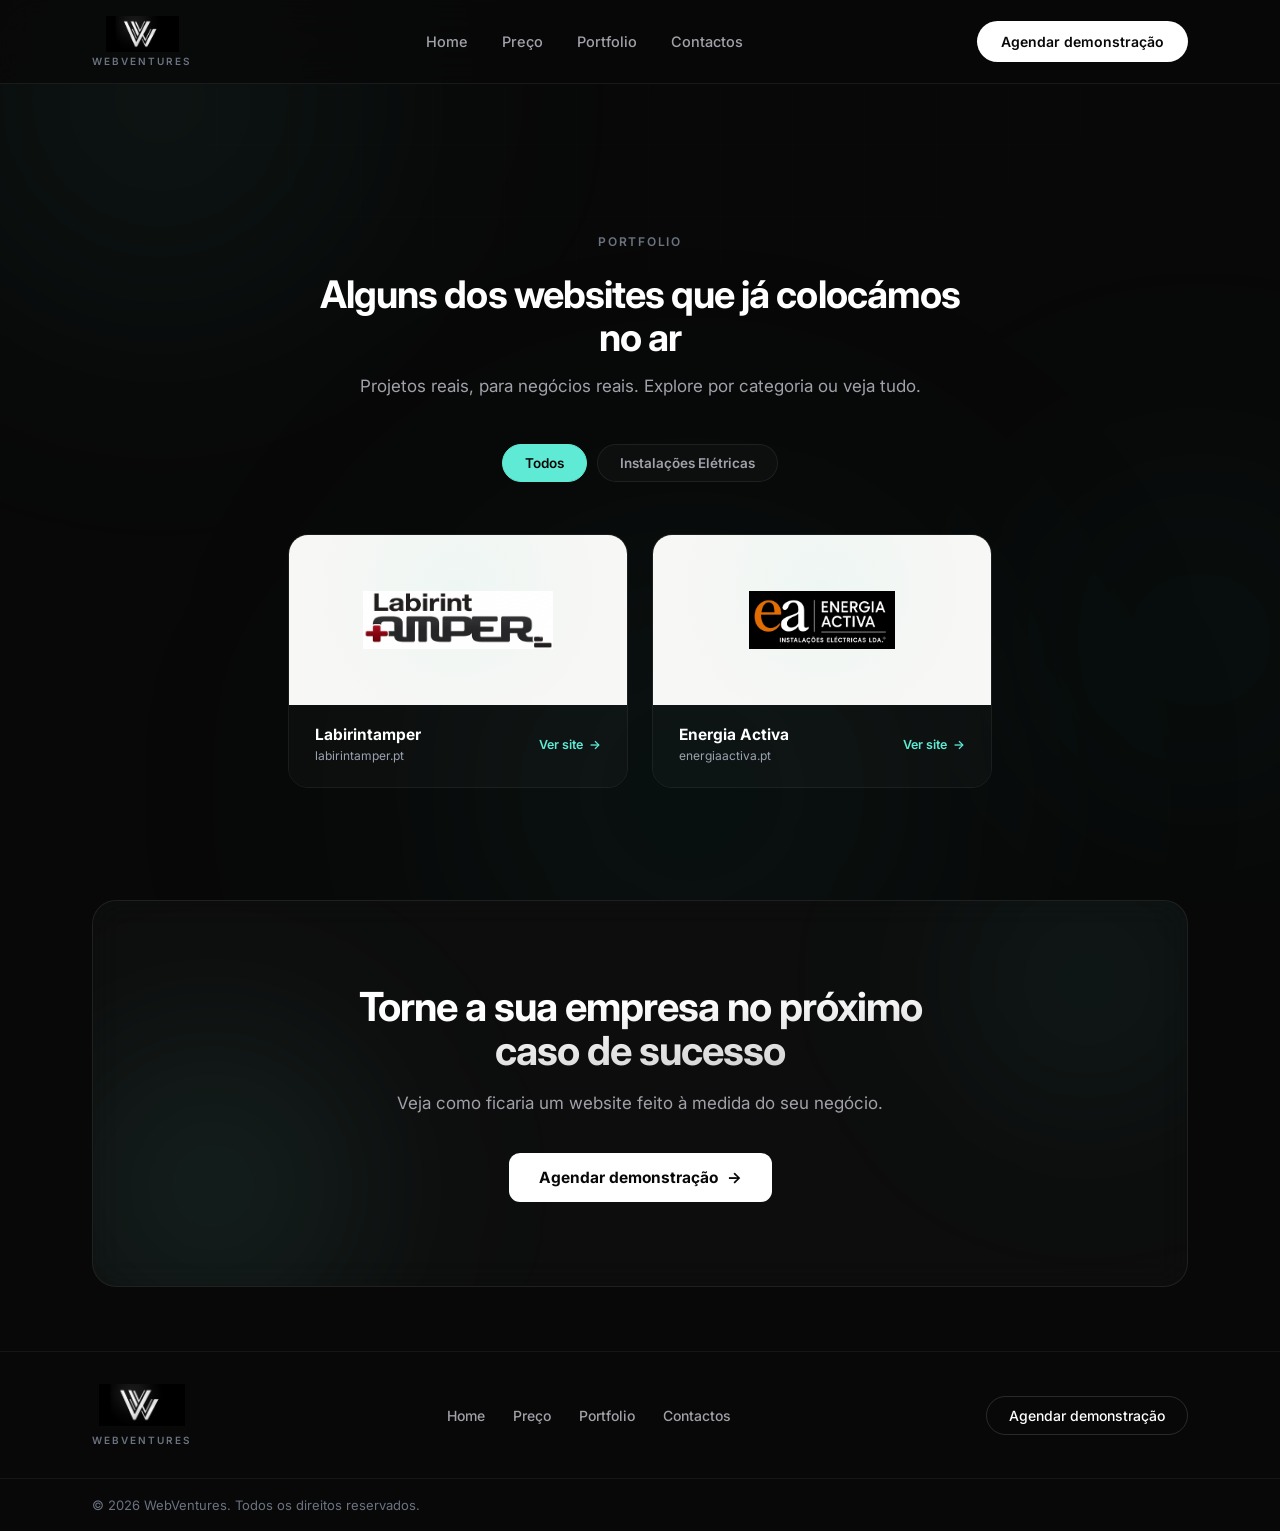
==== portfolio.html @ bab20798 "Primeiro commit" ====
<!DOCTYPE html>
<html lang="pt">
<head>
<meta charset="utf-8">
<meta name="viewport" content="width=device-width, initial-scale=1">
<title>Portfolio – WebVentures</title>
<meta name="description" content="Conheça alguns dos websites que a WebVentures já colocou online, incluindo projetos na área de instalações elétricas.">
<link rel="icon" type="image/png" href="uploads/image-clean.png">
<link rel="preconnect" href="https://fonts.googleapis.com">
<link rel="preconnect" href="https://fonts.gstatic.com" crossorigin>
<link href="https://fonts.googleapis.com/css2?family=Inter:wght@400;500;600;700;800&display=swap" rel="stylesheet">
<link rel="stylesheet" href="styles.css">
</head>
<body>

<!-- Aurora ambient light -->
<div class="aurora">
  <div class="orb orb-1"></div>
  <div class="orb orb-2"></div>
  <div class="orb orb-3"></div>
</div>
<div class="grid-tex"></div>

<div class="wrap">

<!-- ================================================================
     NAVIGATION
     ================================================================ -->
<header>
  <div class="nav-inner">
    <a href="index.html#top" class="nav-brand">
      <img src="uploads/LOGOO_WV.png" alt="WebVentures" class="nav-logo">
      <span class="footer-wordmark">WEBVENTURES</span>
    </a>
    <nav class="nav-links">
      <a href="index.html#top"      class="nav-link">Home</a>
      <a href="precos.html"         class="nav-link">Preço</a>
      <a href="portfolio.html"      class="nav-link">Portfolio</a>
      <a href="index.html#contacto" class="nav-link">Contactos</a>
    </nav>
    <button class="hamburger" id="hamburger" aria-label="Abrir menu" aria-expanded="false">
      <span class="h-line"></span>
      <span class="h-line"></span>
      <span class="h-line"></span>
    </button>
    <a href="index.html#contacto" class="btn-white">Agendar demonstração</a>
  </div>
</header>

<!-- Mobile navigation overlay -->
<div class="mobile-overlay" id="mobileOverlay" aria-hidden="true">
  <nav class="mobile-nav">
    <a href="index.html#top"      class="mobile-link">Home</a>
    <a href="precos.html"         class="mobile-link">Preço</a>
    <a href="portfolio.html"      class="mobile-link">Portfolio</a>
    <a href="index.html#contacto" class="mobile-link">Contactos</a>
  </nav>
  <a href="index.html#contacto" class="btn-hero mobile-cta">Agendar demonstração <span class="arrow">&#8594;</span></a>
</div>


<!-- ================================================================
     PORTFOLIO
     ================================================================ -->
<section class="portfolio-sec">
  <div class="contain">

    <div class="sec-id ctr reveal">Portfolio</div>

    <div class="port-head reveal">
      <h2>Alguns dos websites que já colocámos no ar</h2>
      <p class="sub">Projetos reais, para negócios reais. Explore por categoria ou veja tudo.</p>
    </div>

    <div class="port-filters reveal">
      <button class="port-filter-btn active" data-filter="all">Todos</button>
      <button class="port-filter-btn" data-filter="eletricas">Instalações Elétricas</button>
    </div>

    <div class="port-grid">

      <a class="port-card reveal" data-delay="0" data-category="eletricas"
         href="https://labirintamper.pt/" target="_blank" rel="noopener noreferrer">
        <div class="port-logo-frame">
          <div class="port-logo-plate">
            <img src="uploads/Labirintamper.png" alt="Labirintamper">
          </div>
        </div>
        <div class="port-info">
          <div>
            <div class="port-name">Labirintamper</div>
            <div class="port-domain">labirintamper.pt</div>
          </div>
          <span class="port-visit">Ver site <span class="arrow">&#8594;</span></span>
        </div>
      </a>

      <a class="port-card reveal" data-delay="100" data-category="eletricas"
         href="https://energiaactiva.pt/" target="_blank" rel="noopener noreferrer">
        <div class="port-logo-frame">
          <div class="port-logo-plate">
            <img src="uploads/Energia_Activa.png" alt="Energia Activa">
          </div>
        </div>
        <div class="port-info">
          <div>
            <div class="port-name">Energia Activa</div>
            <div class="port-domain">energiaactiva.pt</div>
          </div>
          <span class="port-visit">Ver site <span class="arrow">&#8594;</span></span>
        </div>
      </a>

    </div>

  </div>
</section>


<!-- ================================================================
     CTA
     ================================================================ -->
<section class="cta-sec">
  <div class="contain">
    <div class="cta-card reveal">
      <div class="cta-glow-l"></div>
      <div class="cta-glow-r"></div>
      <div class="cta-inner">
        <h2>Torne a sua empresa no próximo caso de sucesso</h2>
        <p>Veja como ficaria um website feito à medida do seu negócio.</p>
        <a href="index.html#contacto" class="btn-hero">Agendar demonstração <span class="arrow">&#8594;</span></a>
      </div>
    </div>
  </div>
</section>


<!-- ================================================================
     FOOTER
     ================================================================ -->
<footer class="site-footer">
  <div class="footer-inner">
    <a href="index.html#top" class="footer-brand">
      <img src="uploads/LOGOO_WV.png" alt="WebVentures" class="nav-logo footer-logo">
      <span class="footer-wordmark">WEBVENTURES</span>
    </a>
    <nav class="footer-nav">
      <a href="index.html#top"      class="footer-link">Home</a>
      <a href="precos.html"         class="footer-link">Preço</a>
      <a href="portfolio.html"      class="footer-link">Portfolio</a>
      <a href="index.html#contacto" class="footer-link">Contactos</a>
    </nav>
    <a href="index.html#contacto" class="btn-footer">Agendar demonstração</a>
  </div>
  <div class="footer-copy">
    <div class="footer-copy-inner">© 2026 WebVentures. Todos os direitos reservados.</div>
  </div>
</footer>


</div><!-- /wrap -->

<script src="script.js"></script>
</body>
</html>
---- styles.css ----
/* ============================================================
   VARIABLES
   ============================================================ */
:root {
  --bg:           #080808;
  --surface:      rgba(255,255,255,0.025);
  --surface-2:    rgba(255,255,255,0.045);
  --border:       rgba(255,255,255,0.07);
  --border-2:     rgba(255,255,255,0.13);
  --white:        #FFFFFF;
  --muted:        #A1A1AA;
  --dim:          #6B7280;
  --accent:       #5EEAD4;
  --icon:         #C9A84C;
  --maxw:         1160px;
}

/* ============================================================
   RESET
   ============================================================ */
*,*::before,*::after { box-sizing:border-box; margin:0; padding:0; }
html { scroll-behavior:smooth; }
body {
  font-family:'Inter',system-ui,sans-serif;
  background:var(--bg);
  color:var(--white);
  -webkit-font-smoothing:antialiased;
  overflow-x:hidden;
}
a { text-decoration:none; color:inherit; }

/* ============================================================
   AURORA — fixed ambient glow behind everything
   ============================================================ */
.aurora {
  position:fixed; inset:0; z-index:0;
  pointer-events:none; overflow:hidden;
}
.orb {
  position:absolute; border-radius:50%;
  filter:blur(120px); pointer-events:none;
}
.orb-1 {
  width:680px; height:680px;
  top:-240px; left:-180px;
  background:radial-gradient(circle, rgba(94,234,212,0.09) 0%, transparent 68%);
}
.orb-2 {
  width:560px; height:560px;
  top:360px; right:-200px;
  background:radial-gradient(circle, rgba(45,212,191,0.065) 0%, transparent 68%);
}
.orb-3 {
  width:820px; height:820px;
  bottom:-300px; left:22%;
  background:radial-gradient(circle, rgba(17,70,64,0.22) 0%, transparent 68%);
}

/* Subtle grid overlay */
.grid-tex {
  position:fixed; inset:0; z-index:0; pointer-events:none;
  background-image:
    linear-gradient(rgba(255,255,255,0.013) 1px, transparent 1px),
    linear-gradient(90deg, rgba(255,255,255,0.013) 1px, transparent 1px);
  background-size:72px 72px;
  mask-image:radial-gradient(ellipse 80% 60% at 50% 0%, black, transparent);
  -webkit-mask-image:radial-gradient(ellipse 80% 60% at 50% 0%, black, transparent);
}

/* ============================================================
   LAYOUT
   ============================================================ */
.wrap    { position:relative; z-index:1; }
.contain { max-width:var(--maxw); margin:0 auto; padding:0 32px; }

/* ============================================================
   NAVIGATION
   ============================================================ */
header {
  position:sticky; top:0; z-index:100;
  background:rgba(8,8,8,0.80);
  backdrop-filter:blur(20px); -webkit-backdrop-filter:blur(20px);
  border-bottom:1px solid var(--border);
}
.nav-inner {
  max-width:var(--maxw); margin:0 auto;
  padding:16px 32px;
  display:flex; align-items:center; justify-content:space-between; gap:24px;
}
.nav-logo {
  height:36px; width:auto; flex:none;
}
.nav-brand { display:flex; flex-direction:column; align-items:center; gap:3px; flex:none; }
.nav-links {
  display:flex; align-items:center; gap:34px;
  font-size:14.5px; font-weight:500; color:var(--muted);
}
.nav-link { position:relative; transition:color .2s; }
.nav-link:hover { color:var(--white); }
.nav-link::after {
  content:""; position:absolute; left:0; bottom:-5px;
  height:1px; width:0; background:var(--accent);
  transition:width .25s;
}
.nav-link:hover::after { width:100%; }

/* ============================================================
   BUTTONS
   ============================================================ */
.btn-white {
  display:inline-flex; align-items:center; gap:8px; white-space:nowrap;
  padding:12px 24px; border-radius:999px;
  background:var(--white); color:#080808;
  font-family:inherit; font-weight:600; font-size:14px;
  transition:transform .22s, box-shadow .22s;
  cursor:pointer; border:none;
}
.btn-white:hover {
  transform:scale(1.025);
  box-shadow:0 0 36px rgba(255,255,255,0.18);
}
.btn-hero {
  display:inline-flex; align-items:center; gap:9px;
  padding:15px 30px; border-radius:11px;
  background:var(--white); color:#080808;
  font-family:inherit; font-weight:700; font-size:15.5px;
  transition:transform .22s, box-shadow .22s;
  cursor:pointer; border:none;
}
.btn-hero:hover {
  transform:scale(1.025);
  box-shadow:0 0 40px rgba(255,255,255,0.18);
}
.btn-hero .arrow { display:inline-block; transition:transform .2s; }
.btn-hero:hover .arrow { transform:translateX(4px); }

/* ============================================================
   SECTION IDENTIFIER — plain uppercase text, no pill/badge
   ============================================================ */
.sec-id {
  font-size:12px; font-weight:600;
  letter-spacing:0.14em; text-transform:uppercase;
  color:var(--dim);
  display:flex; align-items:center; gap:12px;
  margin-bottom:24px;
}
.sec-id::after {
  content:"";
  width:32px; height:1px;
  background:rgba(255,255,255,0.14);
  flex:none;
}
/* centered variant — used for FAQ / Contacto */
.sec-id.ctr { justify-content:center; }
.sec-id.ctr::after { display:none; }

/* ============================================================
   HERO
   ============================================================ */
.hero { padding:118px 0 100px; text-align:center; }

.hero-h1 {
  font-size:54px; font-weight:800;
  line-height:1.08; letter-spacing:-0.03em;
  max-width:820px; margin:0 auto;
  background:linear-gradient(175deg, #fff 25%, #c2c2c2 100%);
  -webkit-background-clip:text; background-clip:text;
  -webkit-text-fill-color:transparent;
}
.hero-sub {
  font-size:18.5px; line-height:1.7; color:var(--muted);
  max-width:610px; margin:26px auto 40px;
}

/* ---- Benefit cards ---- */
.benefit-grid {
  display:grid; grid-template-columns:repeat(4,1fr);
  gap:14px; margin-top:68px; text-align:left;
}
.bcard {
  padding:26px 22px 28px;
  border-radius:18px;
  background:var(--surface);
  border:1px solid var(--border);
  backdrop-filter:blur(14px); -webkit-backdrop-filter:blur(14px);
  transition:border-color .3s cubic-bezier(.2,.7,.2,1),
             background   .3s cubic-bezier(.2,.7,.2,1),
             transform    .32s cubic-bezier(.2,.7,.2,1);
}
.bcard:hover {
  border-color:var(--border-2);
  background:var(--surface-2);
  transform:translateY(-4px);
}
.bcard-step {
  display:flex; align-items:center; gap:10px;
  font-size:11.5px; font-weight:600; color:var(--dim);
  letter-spacing:0.05em; margin-bottom:22px;
}
.bcard-step::after {
  content:""; flex:1; height:1px;
  background:rgba(255,255,255,0.1);
}
.bcard-metric {
  display:flex; align-items:baseline;
  flex-wrap:wrap; gap:7px; margin-bottom:12px;
}
.bcard-num {
  font-size:38px; font-weight:800;
  color:var(--accent); letter-spacing:-0.045em; line-height:1;
}
.bcard-num.word { font-size:24px; letter-spacing:-0.02em; }
.bcard-unit {
  font-size:12px; color:var(--muted); font-weight:500;
  line-height:1.45; max-width:90px;
}
.bcard-title {
  font-size:14.5px; font-weight:700;
  color:var(--white); line-height:1.4; margin-bottom:9px;
}
.bcard-desc { font-size:13px; color:var(--muted); line-height:1.65; }

/* ============================================================
   PROBLEMA
   ============================================================ */
.problema { padding:112px 0 110px; }

.prob-head { max-width:700px; margin-bottom:56px; }
.prob-head h2 {
  font-size:38px; font-weight:700;
  line-height:1.13; letter-spacing:-0.025em; margin-bottom:14px;
}
.prob-head .sub { font-size:17px; color:var(--muted); line-height:1.6; }

.prob-grid {
  display:grid; grid-template-columns:1fr 1fr;
  gap:14px;
}
.pcard {
  padding:30px 28px; border-radius:18px;
  background:var(--surface); border:1px solid var(--border);
  backdrop-filter:blur(14px); -webkit-backdrop-filter:blur(14px);
  transition:border-color .28s, background .28s, transform .3s cubic-bezier(.2,.7,.2,1);
}
.pcard:hover {
  border-color:rgba(255,255,255,0.11);
  background:var(--surface-2); transform:translateY(-2px);
}
.pcard-icon {
  width:42px; height:42px; border-radius:10px;
  background:rgba(255,255,255,0.03); border:1px solid rgba(255,255,255,0.06);
  display:flex; align-items:center; justify-content:center;
  margin-bottom:20px; flex-shrink:0;
}
.pcard h3 { font-size:16px; font-weight:700; color:var(--white); margin-bottom:10px; line-height:1.35; }
.pcard p  { font-size:14px; color:var(--muted); line-height:1.7; }

/* Stats funnel — vertical stacked layout */
.stats-row {
  display:flex; flex-direction:column;
  align-items:stretch; gap:0;
  margin-bottom:56px;
}
.stat-card {
  flex:none; width:100%;
  padding:48px 56px; border-radius:18px;
  background:var(--surface); border:1px solid var(--border);
  backdrop-filter:blur(14px); -webkit-backdrop-filter:blur(14px);
}
.stats-row .stat-card:last-child {
  margin-left:48px; margin-right:48px; width:auto;
}
.stat-eyebrow {
  font-size:11px; font-weight:600;
  letter-spacing:0.14em; text-transform:uppercase;
  color:var(--accent); margin-bottom:12px;
}
.stat-num {
  font-size:60px; font-weight:800;
  letter-spacing:-0.04em; line-height:1;
  color:var(--white); margin-bottom:14px;
}
.stat-desc { font-size:15px; color:var(--muted); line-height:1.6; }
.stat-arrow {
  display:flex; flex-direction:column;
  align-items:center; gap:8px;
  flex:none; width:auto; padding:4px 0;
}
.stat-arrow-line {
  width:1px; height:40px;
  background:linear-gradient(to bottom, transparent, rgba(255,255,255,0.15), transparent);
}
.stat-arrow-icon { display:flex; align-items:center; justify-content:center; }
.stat-arrow-label {
  font-size:10px; font-weight:600;
  letter-spacing:0.1em; text-transform:uppercase; color:var(--dim);
  writing-mode:horizontal-tb; text-orientation:mixed;
}

/* ============================================================
   O QUE FAZEMOS + PROCESSO
   ============================================================ */
.fazemos { padding:112px 0 96px; }
.fazemos-head { text-align:center; max-width:700px; margin:0 auto 60px; }
.fazemos-head h2 {
  font-size:38px; font-weight:700;
  line-height:1.13; letter-spacing:-0.025em; margin-bottom:14px;
}
.fazemos-head .sub { font-size:17px; color:var(--muted); line-height:1.6; }

.svc-grid {
  display:grid; grid-template-columns:repeat(3,1fr);
  gap:14px; margin-bottom:72px;
}
.scard {
  padding:32px 28px; border-radius:18px;
  background:var(--surface); border:1px solid var(--border);
  backdrop-filter:blur(14px); -webkit-backdrop-filter:blur(14px);
  transition:border-color .3s, background .3s, transform .32s cubic-bezier(.2,.7,.2,1);
}
.scard:hover { border-color:rgba(94,234,212,0.18); background:var(--surface-2); transform:translateY(-3px); }
.scard-icon {
  width:42px; height:42px; border-radius:10px;
  background:rgba(94,234,212,0.06); border:1px solid rgba(94,234,212,0.12);
  display:flex; align-items:center; justify-content:center; margin-bottom:22px;
}
.scard h3 { font-size:16px; font-weight:700; color:var(--white); margin-bottom:10px; line-height:1.35; }
.scard p  { font-size:14px; color:var(--muted); line-height:1.7; }

.proc-label { font-size:15px; font-weight:600; color:var(--muted); margin-bottom:28px; }
.proc-wrap  { position:relative; }
.proc-track {
  position:absolute; top:135px; left:27px; right:27px; height:1px;
  background:linear-gradient(90deg,
    transparent, rgba(94,234,212,0.18) 12%,
    rgba(94,234,212,0.28) 50%, rgba(94,234,212,0.18) 88%, transparent);
  pointer-events:none; z-index:0;
}
.proc-grid {
  display:grid; grid-template-columns:repeat(4,1fr);
  gap:14px; position:relative; z-index:1;
}
.step-card {
  padding:28px 22px 30px; border-radius:18px;
  background:var(--surface); border:1px solid var(--border);
  backdrop-filter:blur(14px); -webkit-backdrop-filter:blur(14px);
  transition:border-color .3s, background .3s, transform .32s cubic-bezier(.2,.7,.2,1);
}
.step-card:hover { border-color:rgba(94,234,212,0.18); background:var(--surface-2); transform:translateY(-4px); }
.step-ind { display:flex; align-items:center; gap:10px; margin-bottom:22px; }
.step-dot {
  width:10px; height:10px; border-radius:50%; flex:none;
  background:var(--accent); box-shadow:0 0 12px rgba(94,234,212,0.5);
}
.step-n { font-size:11px; font-weight:600; letter-spacing:0.08em; color:var(--accent); }
.step-card h3 { font-size:15px; font-weight:700; color:var(--white); margin-bottom:10px; line-height:1.35; }
.step-card p  { font-size:13px; color:var(--muted); line-height:1.65; }

/* ============================================================
   EQUIPA
   ============================================================ */
.equipa { padding:112px 0 110px; }
.equipa-head { max-width:580px; margin-bottom:56px; }
.equipa-head h2 { font-size:38px; font-weight:700; line-height:1.13; letter-spacing:-0.025em; }

.team-grid { display:grid; grid-template-columns:repeat(3,1fr); gap:16px; }
.tcard {
  border-radius:18px; overflow:hidden;
  background:var(--surface); border:1px solid var(--border);
  border-left:2px solid rgba(94,234,212,0.28);
  transition:border-color .3s, border-left-color .3s,
             transform .32s cubic-bezier(.2,.7,.2,1), box-shadow .32s;
}
.tcard:hover {
  border-color:rgba(255,255,255,0.1); border-left-color:rgba(94,234,212,0.65);
  transform:translateY(-4px);
  box-shadow:0 20px 60px rgba(0,0,0,0.4), 0 0 40px rgba(94,234,212,0.05);
}
.tcard-top { display:flex; align-items:center; justify-content:space-between; padding:16px 18px 0; }
.tcard-ctr { font-size:11px; font-weight:500; letter-spacing:0.04em; color:var(--dim); font-variant-numeric:tabular-nums; }
.tcard-live { display:inline-flex; align-items:center; gap:6px; font-size:11px; font-weight:600; letter-spacing:0.1em; color:var(--accent); }
.live-dot {
  width:6px; height:6px; border-radius:50%;
  background:#4ade80; box-shadow:0 0 8px rgba(74,222,128,0.65);
  animation:pulse-dot 2.2s ease-in-out infinite;
}
@keyframes pulse-dot {
  0%,100% { box-shadow:0 0 8px  rgba(74,222,128,0.65); }
  50%     { box-shadow:0 0 16px rgba(74,222,128,0.9); }
}
.tcard-photo {
  width:100%; height:300px; margin:16px 0 0;
  background:linear-gradient(160deg, #181828 0%, #0f0f18 55%, #08080e 100%);
  position:relative; overflow:hidden;
}
.tcard-photo img {
  width:100%; height:100%; display:block;
  object-fit:cover; object-position:top center;
  filter:saturate(0.8) brightness(0.85);
  transition:filter 0.4s ease, transform 0.4s ease;
  position:relative; z-index:0;
}
.tcard:hover .tcard-photo img {
  filter:saturate(0.9) brightness(0.95);
}
.tcard-photo::before {
  content:""; position:absolute;
  top:-60px; left:50%; transform:translateX(-50%);
  width:280px; height:280px; border-radius:50%;
  background:radial-gradient(circle, rgba(94,234,212,0.07) 0%, transparent 68%);
  pointer-events:none;
}
.tcard-photo::after {
  content:""; position:absolute;
  bottom:0; left:0; right:0; height:100px;
  background:linear-gradient(to bottom, transparent, rgba(8,8,14,0.88));
  z-index:1;
}
.tcard-info  { padding:22px 20px 28px; }
.tcard-role  { font-size:10.5px; font-weight:600; letter-spacing:0.16em; text-transform:uppercase; color:var(--accent); margin-bottom:8px; }
.tcard-name  { font-size:26px; font-weight:600; color:var(--white); line-height:1.15; letter-spacing:-0.015em; }

/* ============================================================
   CTA
   ============================================================ */
.cta-sec { padding:72px 0 0; }
.pricing + .cta-sec { padding-top:32px; }
.cta-sec:has(+ .site-footer) { padding-bottom:64px; }
.cta-card {
  position:relative; overflow:hidden;
  padding:84px 56px; border-radius:24px; text-align:center;
  background:rgba(255,255,255,0.025); border:1px solid rgba(255,255,255,0.08);
  backdrop-filter:blur(16px); -webkit-backdrop-filter:blur(16px);
}
.cta-glow-l {
  position:absolute; left:-120px; bottom:-140px;
  width:480px; height:480px; border-radius:50%; filter:blur(90px); pointer-events:none;
  background:radial-gradient(circle, rgba(94,234,212,0.13) 0%, transparent 68%);
}
.cta-glow-r {
  position:absolute; right:-100px; top:-120px;
  width:400px; height:400px; border-radius:50%; filter:blur(90px); pointer-events:none;
  background:radial-gradient(circle, rgba(45,212,191,0.1) 0%, transparent 68%);
}
.cta-inner { position:relative; max-width:620px; margin:0 auto; }
.cta-inner h2 {
  font-size:40px; font-weight:700;
  line-height:1.1; letter-spacing:-0.025em; margin-bottom:16px;
  background:linear-gradient(175deg, #fff 30%, #c8c8c8 100%);
  -webkit-background-clip:text; background-clip:text; -webkit-text-fill-color:transparent;
}
.cta-inner p { font-size:17px; color:var(--muted); line-height:1.65; margin-bottom:36px; }

/* ============================================================
   FORMULÁRIO
   ============================================================ */
.form-sec { padding:96px 0 56px; }
.form-head { text-align:center; max-width:600px; margin:0 auto 48px; }
.form-head h2 { font-size:38px; font-weight:700; line-height:1.13; letter-spacing:-0.025em; margin-bottom:14px; }
.form-head p  { font-size:17px; color:var(--muted); line-height:1.6; }

.form-card {
  max-width:600px; margin:0 auto;
  padding:40px 40px 44px; border-radius:20px;
  background:var(--surface); border:1px solid var(--border);
  backdrop-filter:blur(16px); -webkit-backdrop-filter:blur(16px);
}
.form-row   { display:grid; grid-template-columns:1fr 1fr; gap:16px; }
.form-field { margin-bottom:20px; }
.form-label {
  display:block; font-size:13px; font-weight:500;
  color:var(--muted); margin-bottom:8px;
}
.req { color:var(--accent); font-size:11px; margin-left:2px; }
.form-input {
  width:100%; display:block;
  background:rgba(255,255,255,0.04);
  border:1px solid rgba(255,255,255,0.08);
  border-radius:10px; padding:14px 18px;
  color:var(--white); font-family:'Inter',sans-serif; font-size:15px;
  transition:border-color .2s, box-shadow .2s;
  outline:none; appearance:none;
}
.form-input::placeholder { color:var(--dim); }
.form-input:focus {
  border-color:rgba(255,255,255,0.18);
  box-shadow:0 0 0 3px rgba(255,255,255,0.04);
}
.form-textarea { resize:vertical; min-height:120px; line-height:1.6; }
.btn-submit {
  width:100%; padding:16px; border-radius:11px; margin-top:8px;
  background:var(--white); color:#080808;
  font-family:'Inter',sans-serif; font-weight:700; font-size:15px;
  cursor:pointer; border:none;
  transition:transform .22s, box-shadow .22s;
}
.btn-submit:hover { transform:scale(1.015); box-shadow:0 0 36px rgba(255,255,255,0.18); }

/* ============================================================
   FAQ
   ============================================================ */
.faq-sec { padding:40px 0 104px; }
.faq-head { text-align:center; max-width:780px; margin:0 auto 48px; }
.faq-head h2 { font-size:38px; font-weight:700; line-height:1.13; letter-spacing:-0.025em; }

.faq-list {
  max-width:780px; margin:0 auto;
  display:flex; flex-direction:column; gap:8px;
}
.faq-item {
  border-radius:14px;
  background:var(--surface); border:1px solid var(--border);
  backdrop-filter:blur(14px); overflow:hidden;
  transition:border-color .25s;
}
.faq-item.open { border-color:rgba(255,255,255,0.1); }
.faq-btn {
  display:flex; align-items:center; justify-content:space-between;
  width:100%; padding:22px 26px; gap:16px;
  background:transparent; border:none; cursor:pointer;
  font-family:'Inter',sans-serif; text-align:left;
  transition:background .15s;
}
.faq-btn:hover { background:rgba(255,255,255,0.02); }
.faq-q { font-size:15.5px; font-weight:700; color:var(--white); line-height:1.35; }
.faq-icon {
  flex:none; font-size:22px; color:var(--dim); font-weight:300; line-height:1;
  transition:transform .3s cubic-bezier(.2,.7,.2,1), color .2s;
  user-select:none;
}
.faq-item.open .faq-icon { transform:rotate(45deg); color:var(--accent); }
.faq-body {
  display:grid; grid-template-rows:0fr; opacity:0;
  transition:grid-template-rows .45s cubic-bezier(.4,0,.2,1), opacity .4s ease;
}
.faq-item.open .faq-body { grid-template-rows:1fr; opacity:1; }
.faq-body-inner { min-height:0; overflow:hidden; padding:0 26px 22px; }
.faq-body-inner p { font-size:15px; color:var(--muted); line-height:1.7; }

/* ============================================================
   FOOTER
   ============================================================ */
.site-footer { border-top:1px solid rgba(255,255,255,0.06); }
.footer-inner {
  max-width:var(--maxw); margin:0 auto;
  padding:32px 32px;
  display:flex; align-items:center; justify-content:space-between; gap:24px; flex-wrap:wrap;
}
.footer-nav { display:flex; align-items:center; gap:28px; font-size:14px; font-weight:500; color:var(--muted); }
.footer-link { transition:color .2s; }
.footer-link:hover { color:var(--white); }
.btn-footer {
  display:inline-flex; align-items:center; white-space:nowrap;
  padding:10px 22px; border-radius:999px;
  border:1px solid rgba(255,255,255,0.14);
  color:var(--white); font-size:14px; font-weight:500;
  transition:background .2s, border-color .2s;
}
.btn-footer:hover { background:rgba(255,255,255,0.06); border-color:rgba(255,255,255,0.26); }
.footer-copy { border-top:1px solid rgba(255,255,255,0.06); }
.footer-copy-inner {
  max-width:var(--maxw); margin:0 auto;
  padding:18px 32px; font-size:13px; color:var(--dim);
}
.footer-brand { display:flex; flex-direction:column; align-items:center; gap:8px; }
.footer-wordmark {
  font-size:10px; font-weight:600;
  letter-spacing:0.2em; text-transform:uppercase; color:var(--dim);
}

/* ============================================================
   MOBILE RESPONSIVE
   ============================================================ */
@media (max-width:768px) {
  .nav-links { display:none; }
  .nav-inner { padding:14px 20px; }
  .hero { padding:80px 0 64px; }
  .hero-h1 { font-size:36px; }
  .hero-sub { font-size:16.5px; }
  .benefit-grid { grid-template-columns:1fr 1fr; gap:12px; margin-top:48px; }
  .problema, .fazemos, .equipa, .form-sec, .faq-sec { padding:72px 0; }
  .form-sec { padding-bottom:40px; }
  .faq-sec { padding-top:32px; }
  .cta-sec { padding:56px 0 0; }
  .pricing + .cta-sec { padding-top:24px; }
  .cta-sec:has(+ .site-footer) { padding-bottom:40px; }
  .contain { padding:0 20px; }
  .prob-head h2, .fazemos-head h2, .equipa-head h2,
  .faq-head h2, .form-head h2, .cta-inner h2 { font-size:30px; }
  .prob-grid { grid-template-columns:1fr; }
  /* Stats — remove desktop indent on mobile */
  .stats-row .stat-card:last-child { margin-left:0; margin-right:0; width:100%; }
  .stat-card { padding:28px 28px; }
  .stat-num  { font-size:48px; }
  .stat-arrow { flex-direction:column; width:auto; }
  .stat-arrow-line {
    width:1px; height:30px;
    background:linear-gradient(to bottom, transparent, rgba(255,255,255,0.15), transparent);
  }
  .svc-grid { grid-template-columns:1fr; }
  .proc-grid  { grid-template-columns:1fr 1fr; }
  .proc-track { display:none; }
  .team-grid { grid-template-columns:1fr; }
  .tcard-photo { height:260px; }
  .cta-card { padding:52px 28px; border-radius:18px; }
  .form-card { padding:28px 22px 32px; }
  .form-row  { grid-template-columns:1fr; gap:0; }
  .faq-q { font-size:15px; }
  .footer-inner { flex-direction:column; align-items:flex-start; gap:20px; padding:28px 20px; }
  .footer-nav   { flex-wrap:wrap; gap:14px; }
  .footer-copy-inner { padding:16px 20px; }
}
@media (max-width:480px) {
  .benefit-grid { grid-template-columns:1fr; }
  .proc-grid    { grid-template-columns:1fr; }
  .hero-h1      { font-size:30px; }
  .bcard-num    { font-size:32px; }
}

/* ============================================================
   ENHANCEMENT 1A — HERO FOCAL GLOW
   ============================================================ */

/* Create stacking context so z-index:-1 stays within hero bounds */
.hero { position:relative; isolation:isolate; }

.hero-glow {
  position:absolute;
  top:50px; left:50%;
  transform:translateX(-50%);
  width:600px; height:600px;
  border-radius:50%;
  background:radial-gradient(circle, rgba(94,234,212,1) 0%, transparent 65%);
  filter:blur(100px);
  pointer-events:none;
  z-index:-1;
  animation:hero-glow-pulse 4s ease-in-out infinite;
}
@keyframes hero-glow-pulse {
  0%,100% { opacity:0.06; }
  50%     { opacity:0.12; }
}

/* ============================================================
   HERO GEOMETRIC BACKGROUND (Fix 2)
   ============================================================ */
.hero-geo {
  position:absolute; inset:0;
  overflow:hidden; pointer-events:none; z-index:-1;
}
.hgeo-circle {
  position:absolute; border-radius:50%;
}
.hgeo-c1 {
  width:500px; height:500px;
  top:50%; right:-60px;
  transform:translateY(-50%);
  border:1px solid rgba(255,255,255,0.04);
}
.hgeo-c2 {
  width:260px; height:260px;
  top:8%; right:200px;
  border:1px solid rgba(255,255,255,0.03);
}
.hgeo-c3 {
  width:130px; height:130px;
  top:62%; right:340px;
  border:1px solid rgba(255,255,255,0.025);
}
.hgeo-line {
  position:absolute; width:180%; height:1px;
  left:-40%; background:rgba(255,255,255,0.03);
  transform-origin:left center;
}
.hgeo-l1 { top:28%; transform:rotate(18deg); }
.hgeo-l2 { top:54%; transform:rotate(22deg); }
.hgeo-l3 { top:72%; transform:rotate(15deg); }
.hgeo-dots {
  position:absolute; top:0; right:0;
  width:320px; height:320px;
  background-image:radial-gradient(circle, rgba(255,255,255,0.03) 1.5px, transparent 1.5px);
  background-size:60px 60px;
}
@media (max-width:768px) {
  .hero-geo { display:none; }
}

/* ============================================================
   ENHANCEMENT 1B — HERO STAGGERED ENTRANCE (pure CSS)
   ============================================================ */
@keyframes fade-up {
  from { opacity:0; transform:translateY(30px); }
  to   { opacity:1; transform:translateY(0); }
}

.hero-h1  { animation:fade-up 0.7s ease-out 0s    both; }
.hero-sub { animation:fade-up 0.7s ease-out 0.15s both; }

/* hero CTA button: entrance then idle pulse */
.hero .contain > a.btn-hero {
  animation:fade-up 0.7s ease-out 0.3s both,
            btn-idle-pulse 3s ease-in-out 1.2s infinite;
}
.hero .contain > a.btn-hero:hover { animation:none; }

/* benefit cards stagger */
.hero .bcard:nth-child(1) { animation:fade-up 0.7s ease-out 0.5s both; }
.hero .bcard:nth-child(2) { animation:fade-up 0.7s ease-out 0.6s both; }
.hero .bcard:nth-child(3) { animation:fade-up 0.7s ease-out 0.7s both; }
.hero .bcard:nth-child(4) { animation:fade-up 0.7s ease-out 0.8s both; }

/* ============================================================
   ENHANCEMENT 1C — BTN-HERO IDLE PULSE
   ============================================================ */
@keyframes btn-idle-pulse {
  0%,100% { box-shadow:0 0 20px rgba(255,255,255,0.08); }
  50%     { box-shadow:0 0 35px rgba(255,255,255,0.18); }
}
/* all .btn-hero instances get the idle pulse */
.btn-hero       { animation:btn-idle-pulse 3s ease-in-out infinite; }
/* hover kills the animation; existing hover styles handle box-shadow + scale */
.btn-hero:hover { animation:none; }

/* ============================================================
   ENHANCEMENT 2 — SCROLL-TRIGGERED REVEAL
   ============================================================ */

/* Initial hidden state applied via JS-targeted class */
.reveal {
  opacity:0;
  transform:translateY(24px);
}

/* Triggered by IntersectionObserver — animation avoids overriding
   existing card hover transitions (border-color, background, etc.) */
@keyframes scroll-reveal {
  to { opacity:1; transform:translateY(0); }
}
.revealed {
  animation:scroll-reveal 0.6s ease forwards;
}

@media (prefers-reduced-motion: reduce) {
  .reveal { opacity:1; transform:none; }
  .revealed { animation:none; }
}

/* ============================================================
   ENHANCEMENT 3: STATISTICS COUNTER + VISUAL DRAMA
   ============================================================ */

/* stat number — gradient text, larger size, subtle glow */
.stat-num {
  font-size:72px;
  background:linear-gradient(175deg, #FFFFFF 30%, #5EEAD4 100%);
  -webkit-background-clip:text;
  background-clip:text;
  -webkit-text-fill-color:transparent;
  color:transparent;
  filter:drop-shadow(0 0 20px rgba(94,234,212,0.12));
}
@media (max-width:768px) {
  .stat-num { font-size:48px; }
}

/* Arrow icon pulse */
@keyframes arrow-pulse {
  0%,100% { opacity:0.4; }
  50%     { opacity:0.8; }
}
/* Rotate arrow to point downward for vertical layout */
.stat-arrow-icon svg {
  transform:rotate(90deg);
  animation:arrow-pulse 2.5s ease-in-out infinite;
}

/* ============================================================
   ENHANCEMENT 4: PROCESS TIMELINE ANIMATION
   ============================================================ */

/* track starts hidden and draws left → right when section enters viewport */
.proc-track { transform-origin:left center; transform:scaleX(0); }
@keyframes track-draw {
  from { transform:scaleX(0); }
  to   { transform:scaleX(1); }
}
.proc-track.drawn { animation:track-draw 1.2s ease-out forwards; }

/* step dots start unlit, pop in sequentially via JS class */
.step-dot { box-shadow:none; }
@keyframes dot-pop {
  0%   { transform:scale(1);   box-shadow:none; }
  50%  { transform:scale(1.3); box-shadow:0 0 18px rgba(94,234,212,0.7); }
  100% { transform:scale(1);   box-shadow:0 0 12px rgba(94,234,212,0.5); }
}
.step-dot.lit { animation:dot-pop 0.3s ease-out forwards; }

/* ============================================================
   ENHANCEMENT 5: DIFFERENTIATE PROBLEMA vs O QUE FAZEMOS
   ============================================================ */

/* horizontal icon-left layout for service cards */
.svc-grid { grid-template-columns:1fr; max-width:700px; }
.scard {
  display:grid;
  grid-template-columns:48px 1fr;
  grid-template-rows:auto auto;
  column-gap:20px;
  align-items:start;
  padding:24px 28px;
}
.scard-icon {
  grid-row:1 / 3; grid-column:1;
  width:48px; height:48px;
  margin-bottom:0; align-self:center;
}
.scard h3 { grid-row:1; grid-column:2; }
.scard p  { grid-row:2; grid-column:2; }

/* decorative divider at top of O que fazemos content */
.fazemos .contain::before {
  content:"";
  display:block;
  width:200px; height:1px;
  margin:0 auto 40px;
  background:linear-gradient(90deg, transparent, rgba(94,234,212,0.2), transparent);
}

/* scard hover — teal tint instead of generic surface-2 */
.scard:hover { background:rgba(94,234,212,0.04); }

/* ============================================================
   FIX 5: SERVICE BENTO GRID
   Overrides Enhancement 5's horizontal-row layout
   ============================================================ */
.svc-grid { grid-template-columns:1fr 1fr; max-width:none; }
.scard {
  display:block; padding:32px 28px;
  position:relative; overflow:hidden;
}
.scard-icon {
  grid-row:unset; grid-column:unset;
  width:42px; height:42px; align-self:auto; margin-bottom:20px;
}
.scard h3 { grid-row:unset; grid-column:unset; font-size:16px; }
.scard p  { grid-row:unset; grid-column:unset; }

/* Hero card: full width + larger title + brighter hover border */
.scard-hero { grid-column:1 / -1; }
.scard-hero h3 { font-size:20px; line-height:1.3; margin-bottom:12px; }
.scard-hero:hover { border-color:rgba(94,234,212,0.25); }

/* Decorative corner glow on every scard */
.scard::after {
  content:""; position:absolute;
  bottom:-28px; right:-28px;
  width:110px; height:110px; border-radius:50%;
  background:radial-gradient(circle, rgba(94,234,212,0.055) 0%, transparent 70%);
  pointer-events:none;
}
@media (max-width:768px) {
  .svc-grid { grid-template-columns:1fr; }
  .scard-hero { grid-column:auto; }
  .scard-hero h3 { font-size:17px; }
}

/* ============================================================
   FIX 6: PROCESS STEP ILLUSTRATIONS
   ============================================================ */
.step-card {
  min-height:280px;
  background:linear-gradient(170deg, var(--surface) 0%, rgba(94,234,212,0.018) 100%);
}
.step-visual {
  display:flex; justify-content:center; align-items:center;
  height:80px; margin-bottom:22px;
}

/* ============================================================
   ENHANCEMENT 6: MOBILE HAMBURGER MENU
   ============================================================ */

.hamburger {
  display:none;
  flex-direction:column; justify-content:center; gap:5px;
  padding:6px; background:transparent; border:none;
  cursor:pointer; flex:none;
}
.h-line {
  display:block; width:22px; height:2px;
  background:var(--white); border-radius:2px;
  transition:transform 0.3s ease, opacity 0.3s ease;
  transform-origin:center;
}
.hamburger.open .h-line:nth-child(1) { transform:translateY(7px) rotate(45deg); }
.hamburger.open .h-line:nth-child(2) { opacity:0; transform:scaleX(0); }
.hamburger.open .h-line:nth-child(3) { transform:translateY(-7px) rotate(-45deg); }

.mobile-overlay {
  display:none;
  position:fixed; inset:0; z-index:200;
  background:rgba(8,8,8,0.97);
  backdrop-filter:blur(20px); -webkit-backdrop-filter:blur(20px);
  flex-direction:column; align-items:center; justify-content:center;
  transform:translateY(-100%);
  transition:transform 0.35s ease-out;
}
.mobile-overlay.open { transform:translateY(0); }
.mobile-nav {
  display:flex; flex-direction:column;
  align-items:center; width:100%;
}
.mobile-link {
  display:block; width:100%; text-align:center;
  padding:16px 0;
  font-size:24px; font-weight:600; color:var(--white);
  border-bottom:1px solid rgba(255,255,255,0.06);
  transition:color 0.2s;
}
.mobile-link:hover { color:var(--accent); }
.mobile-cta {
  display:flex; justify-content:center;
  margin-top:32px; width:100%; max-width:300px;
}

@media (max-width:768px) {
  .hamburger { display:flex; }
  .mobile-overlay { display:flex; }
  .nav-inner .btn-white { display:none; }
}

/* ============================================================
   ENHANCEMENT 7: FORM TRUST INDICATORS
   ============================================================ */

.form-layout {
  display:grid; grid-template-columns:2fr 3fr;
  gap:48px; align-items:start;
}
.form-layout .form-card { max-width:none; margin:0; }

.trust-headline { font-size:22px; font-weight:700; color:var(--white); margin-bottom:28px; line-height:1.3; }
.trust-items    { display:flex; flex-direction:column; gap:20px; margin-bottom:28px; }
.trust-item     { display:flex; align-items:flex-start; gap:14px; }
.trust-check {
  flex:none; width:26px; height:26px;
  background:rgba(94,234,212,0.07); border:1px solid rgba(94,234,212,0.18);
  border-radius:50%; display:flex; align-items:center; justify-content:center;
  margin-top:1px;
}
.trust-text  { display:flex; flex-direction:column; gap:4px; }
.trust-title { font-size:14.5px; font-weight:700; color:var(--white); }
.trust-desc  { font-size:13.5px; color:var(--muted); line-height:1.55; }
.trust-secure {
  display:flex; align-items:center; gap:8px;
  font-size:12.5px; color:var(--dim);
  border-top:1px solid var(--border); padding-top:20px;
}

.form-success {
  display:none; flex-direction:column; align-items:center;
  text-align:center; padding:48px 24px; gap:16px;
}
.form-success.visible { display:flex; }
@keyframes check-bounce {
  0%   { transform:scale(0); opacity:0; }
  60%  { transform:scale(1.2); opacity:1; }
  100% { transform:scale(1); opacity:1; }
}
.form-success.visible .success-check {
  animation:check-bounce 0.5s cubic-bezier(.34,1.56,.64,1) both;
}
.success-title { font-size:20px; font-weight:700; color:var(--white); }
.success-sub   { font-size:15px; color:var(--muted); line-height:1.6; }
@keyframes success-fade {
  from { opacity:0; transform:translateY(8px); }
  to   { opacity:1; transform:translateY(0); }
}
.form-success.visible .success-title,
.form-success.visible .success-sub {
  animation:success-fade 0.4s ease 0.2s both;
}

@media (max-width:768px) {
  .form-layout { grid-template-columns:1fr; gap:32px; }
  .form-layout .form-card { max-width:none; }
}

/* ============================================================
   ENHANCEMENT 8: LOGO
   ============================================================ */

.footer-logo { height:42px; }

/* ============================================================
   ENHANCEMENT 9: PRICING SECTION
   ============================================================ */
.pricing { padding:112px 0 16px; }
.pricing-head { text-align:center; max-width:640px; margin:0 auto 56px; }
.pricing-head h2 {
  font-size:38px; font-weight:700;
  line-height:1.13; letter-spacing:-0.025em; margin-bottom:14px;
}
.pricing-head .sub { font-size:17px; color:var(--muted); line-height:1.6; }

.price-carousel { position:relative; }
.price-grid {
  display:flex; gap:20px; margin-bottom:20px; align-items:stretch;
  padding-top:16px;
  overflow-x:auto; scroll-snap-type:x mandatory; scroll-behavior:smooth;
  scrollbar-width:none; -ms-overflow-style:none;
}
.price-grid::-webkit-scrollbar { display:none; }
.price-card {
  position:relative; display:flex; flex-direction:column;
  flex:0 0 calc(50% - 10px); scroll-snap-align:start;
  padding:40px 34px 34px; border-radius:20px;
  background:var(--surface); border:1px solid var(--border);
  backdrop-filter:blur(14px); -webkit-backdrop-filter:blur(14px);
  transition:border-color .3s, background .3s, transform .32s cubic-bezier(.2,.7,.2,1);
}
.price-card:hover { border-color:var(--border-2); background:var(--surface-2); transform:translateY(-3px); }
.price-featured { border-color:rgba(94,234,212,0.3); background:rgba(94,234,212,0.035); }
.price-featured:hover { border-color:rgba(94,234,212,0.45); }
.price-badge {
  position:absolute; top:0; right:28px; transform:translateY(-50%);
  background:var(--accent); color:#080808;
  font-size:11px; font-weight:700; letter-spacing:0.06em; text-transform:uppercase;
  padding:6px 14px; border-radius:999px;
}
.price-badge-soft { background:#f28b82; color:#3a0d0a; }
.price-arrow {
  position:absolute; top:50%; transform:translateY(-50%); z-index:2;
  width:48px; height:48px; border-radius:50%;
  display:flex; align-items:center; justify-content:center;
  background:rgba(255,255,255,0.1); border:1px solid rgba(255,255,255,0.22); color:var(--white);
  box-shadow:0 8px 22px rgba(0,0,0,0.4);
  cursor:pointer; transition:background .25s, border-color .25s, opacity .25s, transform .25s;
}
.price-arrow svg path { stroke-width:2.4px; }
.price-arrow:hover { background:rgba(255,255,255,0.18); border-color:rgba(255,255,255,0.32); transform:translateY(-50%) scale(1.06); }
.price-arrow:disabled { opacity:.35; cursor:default; }
.price-arrow:disabled:hover { transform:translateY(-50%); }
.price-arrow-l { left:-24px; }
.price-arrow-r { right:-24px; }
.price-name { font-size:22px; font-weight:700; color:var(--white); }
.price-for  { font-size:13.5px; color:var(--muted); line-height:1.55; margin-top:8px; }
.price-amount {
  display:flex; align-items:baseline; gap:8px;
  margin:24px 0 28px; padding-bottom:24px; border-bottom:1px solid var(--border);
}
.price-num  { font-size:44px; font-weight:800; letter-spacing:-0.03em; color:var(--white); line-height:1; }
.price-note { font-size:12.5px; color:var(--dim); font-weight:500; }
.price-includes-note { font-size:13.5px; font-weight:600; color:var(--accent); margin-bottom:14px; }
.price-list { display:flex; flex-direction:column; gap:13px; margin-bottom:32px; flex:1; }
.price-list li { position:relative; padding-left:26px; font-size:14px; color:var(--muted); line-height:1.55; }
.price-list li::before {
  content:"\2713"; position:absolute; left:0; top:0;
  color:var(--accent); font-weight:700; font-size:13px;
}
.price-cta { justify-content:center; margin-top:auto; }


@media (max-width:900px) {
  .price-arrow-l { left:-8px; }
  .price-arrow-r { right:-8px; }
}

@media (max-width:768px) {
  .pricing { padding:72px 0 12px; }
  .pricing-head h2 { font-size:30px; }
  .price-card { flex-basis:100%; padding:32px 26px 28px; }
  .price-num { font-size:38px; }
  .price-arrow { width:40px; height:40px; }
  .price-arrow-l { left:-4px; }
  .price-arrow-r { right:-4px; }
}

/* ============================================================
   ENHANCEMENT 10: PORTFOLIO PAGE
   ============================================================ */
.portfolio-sec { padding:150px 0 40px; }
.port-head { text-align:center; max-width:640px; margin:0 auto 44px; }
.port-head h2 {
  font-size:38px; font-weight:700;
  line-height:1.13; letter-spacing:-0.025em; margin-bottom:14px;
}
.port-head .sub { font-size:17px; color:var(--muted); line-height:1.6; }

.port-filters {
  display:flex; justify-content:center; align-items:center;
  gap:10px; margin-bottom:52px; flex-wrap:wrap;
}
.port-filter-btn {
  padding:10px 22px; border-radius:999px;
  background:var(--surface); border:1px solid var(--border);
  color:var(--muted); font-family:inherit; font-size:13.5px; font-weight:600;
  cursor:pointer; transition:border-color .25s, background .25s, color .25s;
}
.port-filter-btn:hover { border-color:var(--border-2); color:var(--white); }
.port-filter-btn.active {
  background:var(--accent); border-color:var(--accent); color:#080808;
}

.port-grid {
  display:grid; grid-template-columns:repeat(auto-fit, minmax(280px, 340px));
  justify-content:center; gap:24px;
}
.port-card {
  display:flex; flex-direction:column;
  border-radius:20px; overflow:hidden;
  border:1px solid rgba(255,255,255,0.08);
  transition:border-color .3s, transform .32s cubic-bezier(.2,.7,.2,1), box-shadow .32s;
}
.port-card:hover {
  border-color:rgba(255,255,255,0.14);
  transform:translateY(-5px);
  box-shadow:0 22px 50px rgba(0,0,0,0.35);
}
.port-logo-frame {
  display:flex; align-items:center; justify-content:center;
  min-height:170px; padding:36px 30px;
  background-color:#F7F7F5;
  background-image:radial-gradient(circle at 50% 32%, rgba(94,234,212,0.06), transparent 70%);
}
.port-logo-plate {
  display:inline-flex; align-items:center; justify-content:center;
  padding:20px 30px; border-radius:14px;
  transition:transform .35s cubic-bezier(.2,.7,.2,1);
}
.port-logo-plate.plate-light {
  background:#ffffff;
  box-shadow:0 8px 24px rgba(0,0,0,0.1);
}
.port-logo-plate.plate-dark {
  background:#0a0a0a;
  box-shadow:0 8px 24px rgba(0,0,0,0.18);
}
.port-logo-plate img { display:block; max-width:190px; max-height:58px; width:auto; height:auto; }
.port-card:hover .port-logo-plate { transform:scale(1.07); }

.port-info {
  background:var(--surface);
  backdrop-filter:blur(14px); -webkit-backdrop-filter:blur(14px);
  padding:20px 26px 24px;
  display:flex; align-items:center; justify-content:space-between; gap:14px;
}
.port-name { font-size:15.5px; font-weight:700; color:#FFFFFF; line-height:1.3; }
.port-domain { font-size:12px; color:#9CA3AF; margin-top:3px; }
.port-visit {
  display:inline-flex; align-items:center; gap:6px; flex:none;
  font-size:12.5px; font-weight:600; color:var(--accent); white-space:nowrap;
}
.port-visit .arrow { display:inline-block; transition:transform .2s; }
.port-card:hover .port-visit .arrow { transform:translateX(4px); }

@media (max-width:768px) {
  .portfolio-sec { padding:120px 0 24px; }
  .port-head h2 { font-size:30px; }
  .port-grid { grid-template-columns:1fr; max-width:360px; margin:0 auto; }
}
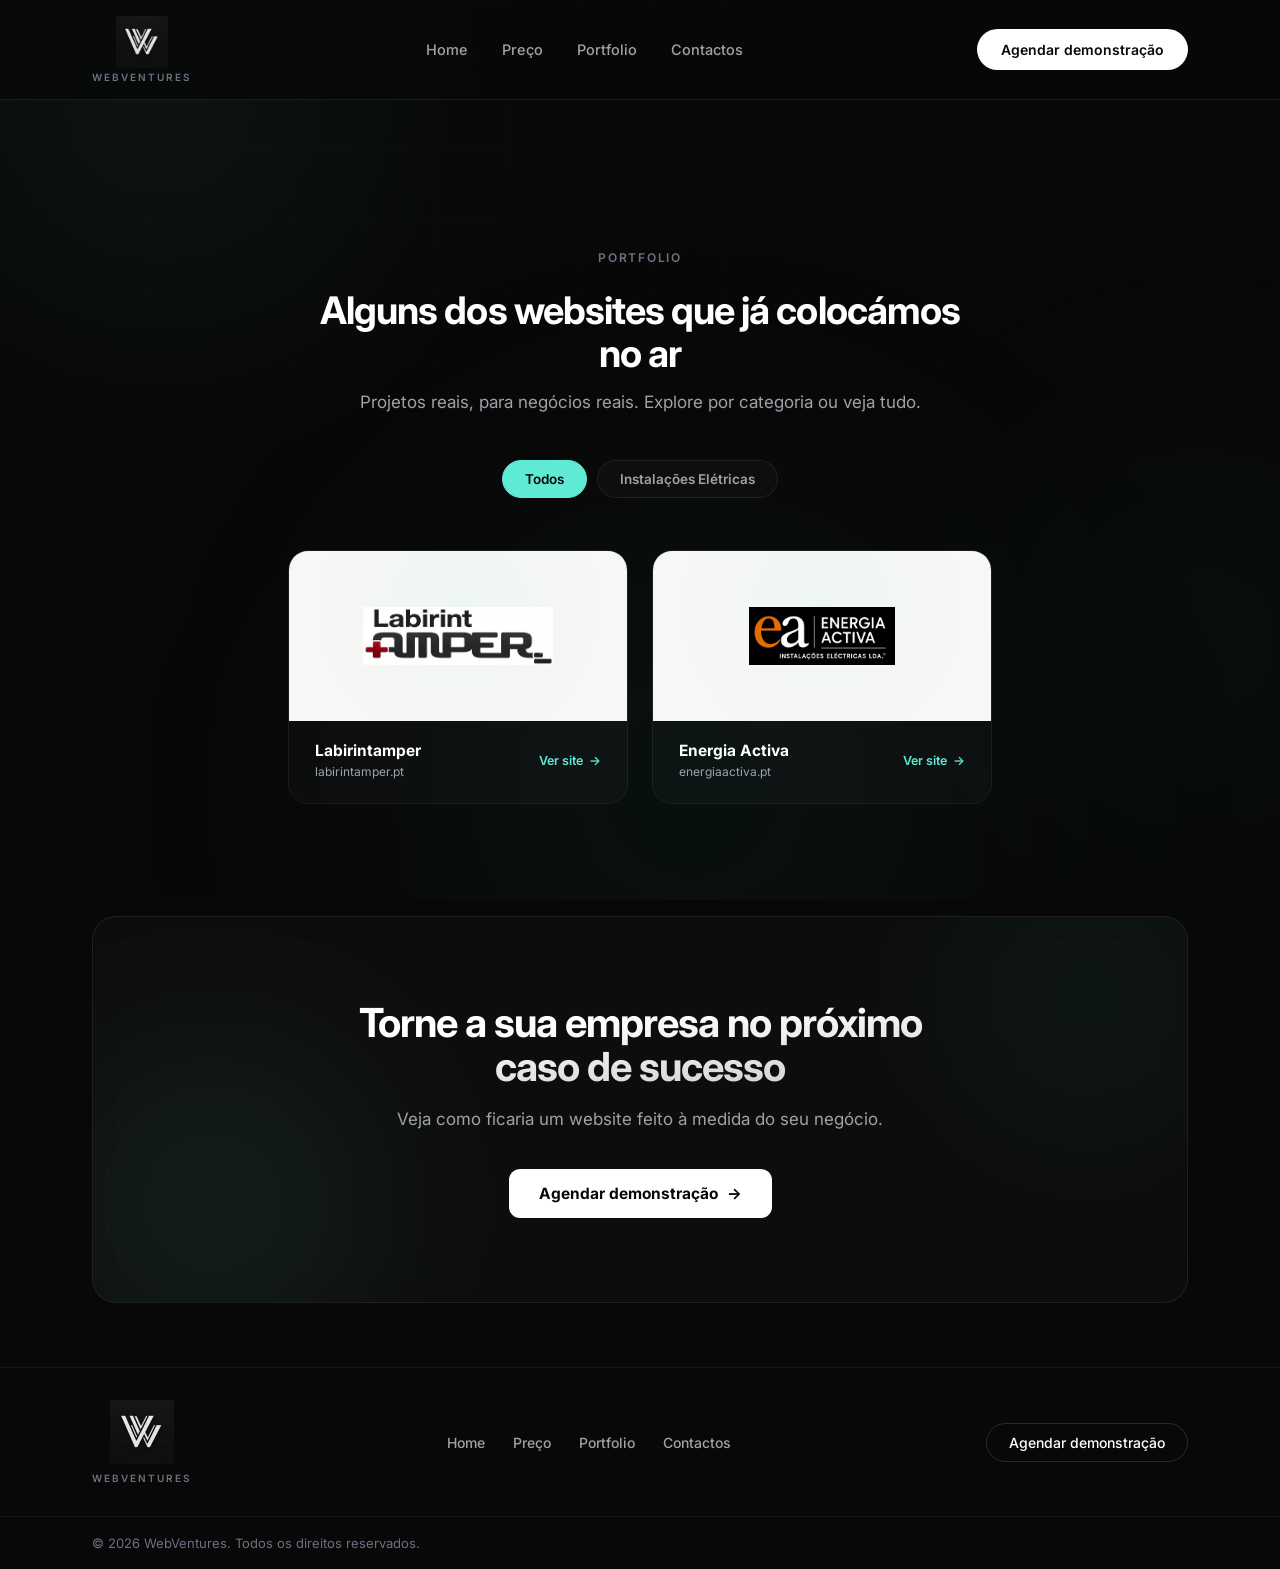
==== commit 6effed64: "Update WebVentures logo image and increase its size in header/footer Co-Authored-By: Claude Sonnet 5" ====
--- a/portfolio.html
+++ b/portfolio.html
@@ -29,7 +29,7 @@
 <header>
   <div class="nav-inner">
     <a href="index.html#top" class="nav-brand">
-      <img src="uploads/LOGOO_WV.png" alt="WebVentures" class="nav-logo">
+      <img src="uploads/image-clean.png" alt="WebVentures" class="nav-logo">
       <span class="footer-wordmark">WEBVENTURES</span>
     </a>
     <nav class="nav-links">
@@ -141,7 +141,7 @@
 <footer class="site-footer">
   <div class="footer-inner">
     <a href="index.html#top" class="footer-brand">
-      <img src="uploads/LOGOO_WV.png" alt="WebVentures" class="nav-logo footer-logo">
+      <img src="uploads/image-clean.png" alt="WebVentures" class="nav-logo footer-logo">
       <span class="footer-wordmark">WEBVENTURES</span>
     </a>
     <nav class="footer-nav">
--- a/styles.css
+++ b/styles.css
@@ -89,7 +89,7 @@
   display:flex; align-items:center; justify-content:space-between; gap:24px;
 }
 .nav-logo {
-  height:36px; width:auto; flex:none;
+  height:52px; width:auto; flex:none;
 }
 .nav-brand { display:flex; flex-direction:column; align-items:center; gap:3px; flex:none; }
 .nav-links {
@@ -991,7 +991,7 @@
    ENHANCEMENT 8: LOGO
    ============================================================ */
 
-.footer-logo { height:42px; }
+.footer-logo { height:64px; }
 
 /* ============================================================
    ENHANCEMENT 9: PRICING SECTION
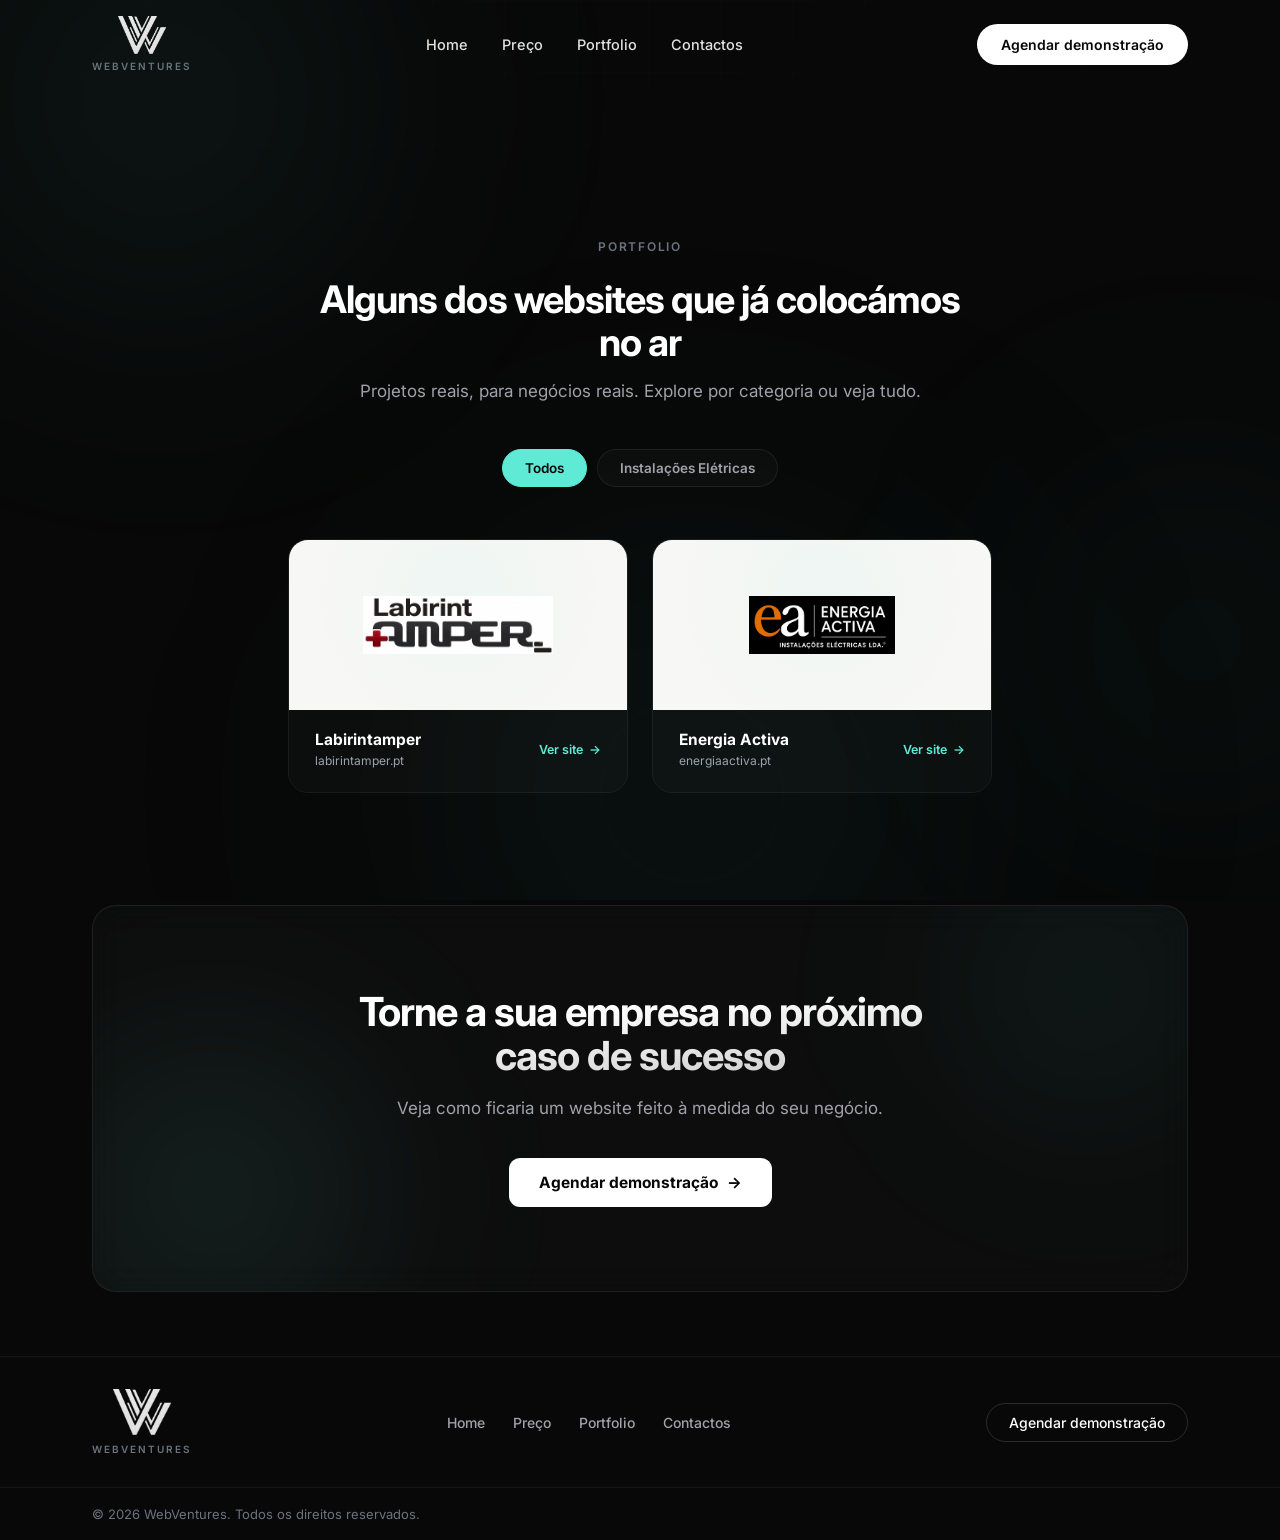
==== commit 9cdcdfee: "Make the nav transparent and drop the logo's baked-in backdrop The header now sits fully transparent" ====
--- a/portfolio.html
+++ b/portfolio.html
@@ -29,7 +29,7 @@
 <header>
   <div class="nav-inner">
     <a href="index.html#top" class="nav-brand">
-      <img src="uploads/image-clean.png" alt="WebVentures" class="nav-logo">
+      <img src="uploads/logo-wv.png" alt="WebVentures" class="nav-logo">
       <span class="footer-wordmark">WEBVENTURES</span>
     </a>
     <nav class="nav-links">
@@ -141,7 +141,7 @@
 <footer class="site-footer">
   <div class="footer-inner">
     <a href="index.html#top" class="footer-brand">
-      <img src="uploads/image-clean.png" alt="WebVentures" class="nav-logo footer-logo">
+      <img src="uploads/logo-wv.png" alt="WebVentures" class="nav-logo footer-logo">
       <span class="footer-wordmark">WEBVENTURES</span>
     </a>
     <nav class="footer-nav">
--- a/styles.css
+++ b/styles.css
@@ -40,6 +40,12 @@
 .orb {
   position:absolute; border-radius:50%;
   filter:blur(120px); pointer-events:none;
+  animation:orb-drift 16s ease-in-out infinite;
+  will-change:transform;
+}
+@keyframes orb-drift {
+  0%,100% { transform:translate3d(0,0,0) scale(1); }
+  50%     { transform:translate3d(44px,-32px,0) scale(1.05); }
 }
 .orb-1 {
   width:680px; height:680px;
@@ -50,11 +56,54 @@
   width:560px; height:560px;
   top:360px; right:-200px;
   background:radial-gradient(circle, rgba(45,212,191,0.065) 0%, transparent 68%);
+  animation-duration:20s; animation-delay:-7s;
 }
 .orb-3 {
   width:820px; height:820px;
   bottom:-300px; left:22%;
   background:radial-gradient(circle, rgba(17,70,64,0.22) 0%, transparent 68%);
+  animation-duration:24s; animation-delay:-13s;
+}
+
+/* Cursor-following ambient spotlight (injected by script.js on
+   fine-pointer devices only; fades in on first mouse move) */
+.cursor-glow {
+  position:fixed; inset:0; z-index:0; pointer-events:none;
+  background:radial-gradient(560px circle at var(--mx,50vw) var(--my,30vh),
+    rgba(94,234,212,0.075), transparent 70%);
+  opacity:0; transition:opacity .8s ease;
+}
+.cursor-glow.on { opacity:1; }
+
+/* Custom animated cursor — teal dot + trailing ring (script.js).
+   The .cursor-fx class is only added on fine-pointer devices,
+   so touch users keep the native cursor untouched. */
+.cursor-fx, .cursor-fx * { cursor:none !important; }
+.cursor-fx input, .cursor-fx textarea, .cursor-fx select { cursor:auto !important; }
+.cursor-dot, .cursor-ring {
+  position:fixed; top:0; left:0; z-index:9999; pointer-events:none;
+  border-radius:50%;
+  opacity:0; transition:opacity .25s ease;
+}
+.cursor-dot.on, .cursor-ring.on { opacity:1; }
+.cursor-dot {
+  width:7px; height:7px; margin:-3.5px 0 0 -3.5px;
+  background:var(--accent);
+  box-shadow:0 0 12px rgba(94,234,212,0.65);
+}
+.cursor-ring {
+  width:34px; height:34px; margin:-17px 0 0 -17px;
+  border:1px solid rgba(94,234,212,0.45);
+  transition:opacity .25s ease, border-color .25s ease, background .25s ease;
+}
+.cursor-ring.is-hover {
+  border-color:rgba(94,234,212,0.85);
+  background:rgba(94,234,212,0.06);
+}
+
+@media (prefers-reduced-motion: reduce) {
+  .orb { animation:none; }
+  .cursor-glow, .cursor-dot, .cursor-ring { display:none; }
 }
 
 /* Subtle grid overlay */
@@ -77,24 +126,39 @@
 /* ============================================================
    NAVIGATION
    ============================================================ */
+/* Fully transparent over the hero; the blurred panel only comes back
+   on scroll, which is what keeps the links readable once light
+   sections (e.g. the testimonial card) slide underneath. */
 header {
   position:sticky; top:0; z-index:100;
+  background:transparent;
+  border-bottom:1px solid transparent;
+  transition:background .35s ease, backdrop-filter .35s ease,
+             border-color .35s ease, box-shadow .35s ease;
+}
+header.scrolled {
   background:rgba(8,8,8,0.80);
   backdrop-filter:blur(20px); -webkit-backdrop-filter:blur(20px);
-  border-bottom:1px solid var(--border);
+  border-bottom-color:var(--border);
+  box-shadow:0 10px 30px rgba(0,0,0,0.35);
 }
 .nav-inner {
   max-width:var(--maxw); margin:0 auto;
   padding:16px 32px;
   display:flex; align-items:center; justify-content:space-between; gap:24px;
-}
+  transition:padding .35s cubic-bezier(.2,.7,.2,1);
+}
+header.scrolled .nav-inner { padding-top:9px; padding-bottom:9px; }
+/* logo art is a transparent cut-out trimmed to the mark itself, so this
+   height is the height of the W, not of a padded box */
 .nav-logo {
-  height:52px; width:auto; flex:none;
-}
-.nav-brand { display:flex; flex-direction:column; align-items:center; gap:3px; flex:none; }
+  height:38px; width:auto; flex:none;
+}
+.nav-brand { display:flex; flex-direction:column; align-items:center; gap:6px; flex:none; }
 .nav-links {
   display:flex; align-items:center; gap:34px;
-  font-size:14.5px; font-weight:500; color:var(--muted);
+  font-size:14.5px; font-weight:500;
+  color:rgba(255,255,255,0.88);
 }
 .nav-link { position:relative; transition:color .2s; }
 .nav-link:hover { color:var(--white); }
@@ -730,19 +794,20 @@
 .reveal {
   opacity:0;
   transform:translateY(24px);
+  filter:blur(6px);
 }
 
 /* Triggered by IntersectionObserver — animation avoids overriding
    existing card hover transitions (border-color, background, etc.) */
 @keyframes scroll-reveal {
-  to { opacity:1; transform:translateY(0); }
+  to { opacity:1; transform:translateY(0); filter:blur(0); }
 }
 .revealed {
-  animation:scroll-reveal 0.6s ease forwards;
+  animation:scroll-reveal 0.65s cubic-bezier(.2,.7,.2,1) forwards;
 }
 
 @media (prefers-reduced-motion: reduce) {
-  .reveal { opacity:1; transform:none; }
+  .reveal { opacity:1; transform:none; filter:none; }
   .revealed { animation:none; }
 }
 
@@ -991,7 +1056,7 @@
    ENHANCEMENT 8: LOGO
    ============================================================ */
 
-.footer-logo { height:64px; }
+.footer-logo { height:46px; }
 
 /* ============================================================
    ENHANCEMENT 9: PRICING SECTION
@@ -1051,6 +1116,7 @@
   margin:24px 0 28px; padding-bottom:24px; border-bottom:1px solid var(--border);
 }
 .price-num  { font-size:44px; font-weight:800; letter-spacing:-0.03em; color:var(--white); line-height:1; }
+.price-old  { font-size:22px; font-weight:600; color:var(--dim); text-decoration:line-through; text-decoration-color:var(--muted); }
 .price-note { font-size:12.5px; color:var(--dim); font-weight:500; }
 .price-includes-note { font-size:13.5px; font-weight:600; color:var(--accent); margin-bottom:14px; }
 .price-list { display:flex; flex-direction:column; gap:13px; margin-bottom:32px; flex:1; }
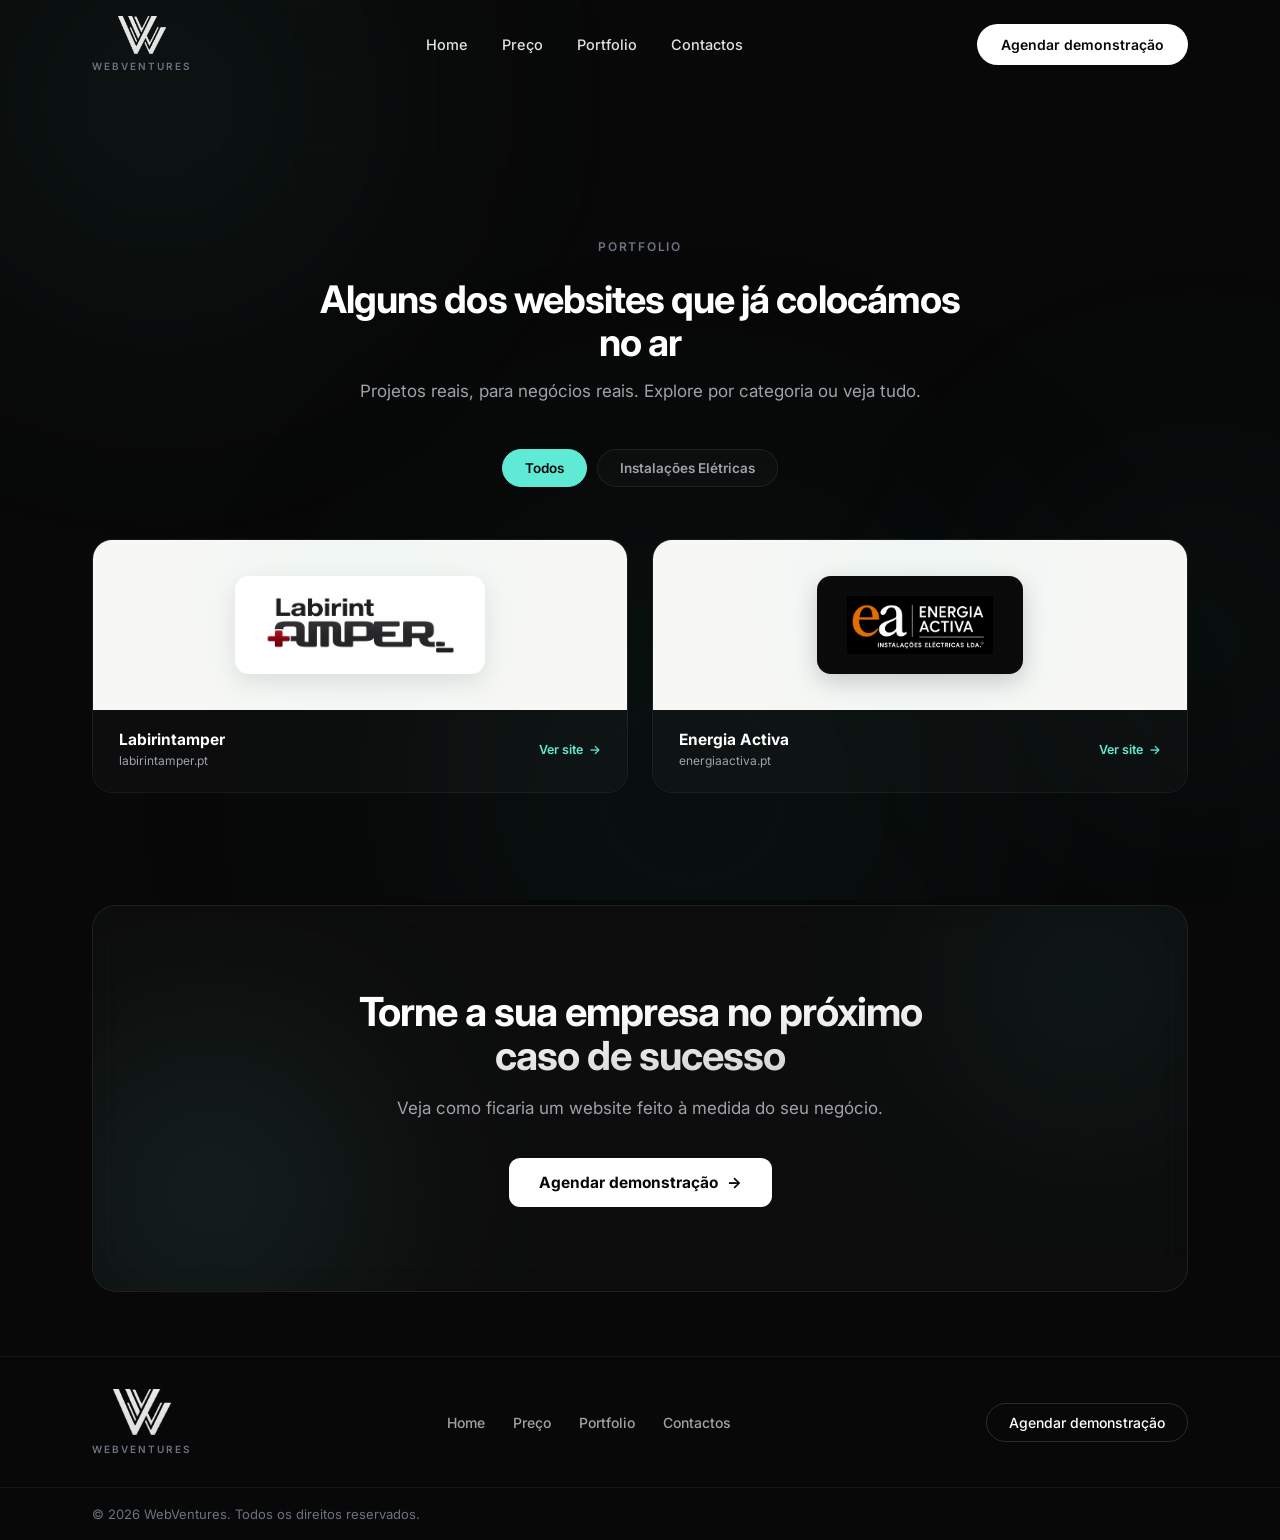
==== commit 0f524c28: "Match portfolio page logo cards to homepage sizing Portfolio page cards were capped at 340px wide, m" ====
--- a/portfolio.html
+++ b/portfolio.html
@@ -82,7 +82,7 @@
       <a class="port-card reveal" data-delay="0" data-category="eletricas"
          href="https://labirintamper.pt/" target="_blank" rel="noopener noreferrer">
         <div class="port-logo-frame">
-          <div class="port-logo-plate">
+          <div class="port-logo-plate plate-light">
             <img src="uploads/Labirintamper.png" alt="Labirintamper">
           </div>
         </div>
@@ -98,7 +98,7 @@
       <a class="port-card reveal" data-delay="100" data-category="eletricas"
          href="https://energiaactiva.pt/" target="_blank" rel="noopener noreferrer">
         <div class="port-logo-frame">
-          <div class="port-logo-plate">
+          <div class="port-logo-plate plate-dark">
             <img src="uploads/Energia_Activa.png" alt="Energia Activa">
           </div>
         </div>
--- a/styles.css
+++ b/styles.css
@@ -1170,7 +1170,7 @@
 }
 
 .port-grid {
-  display:grid; grid-template-columns:repeat(auto-fit, minmax(280px, 340px));
+  display:grid; grid-template-columns:1fr 1fr;
   justify-content:center; gap:24px;
 }
 .port-card {
